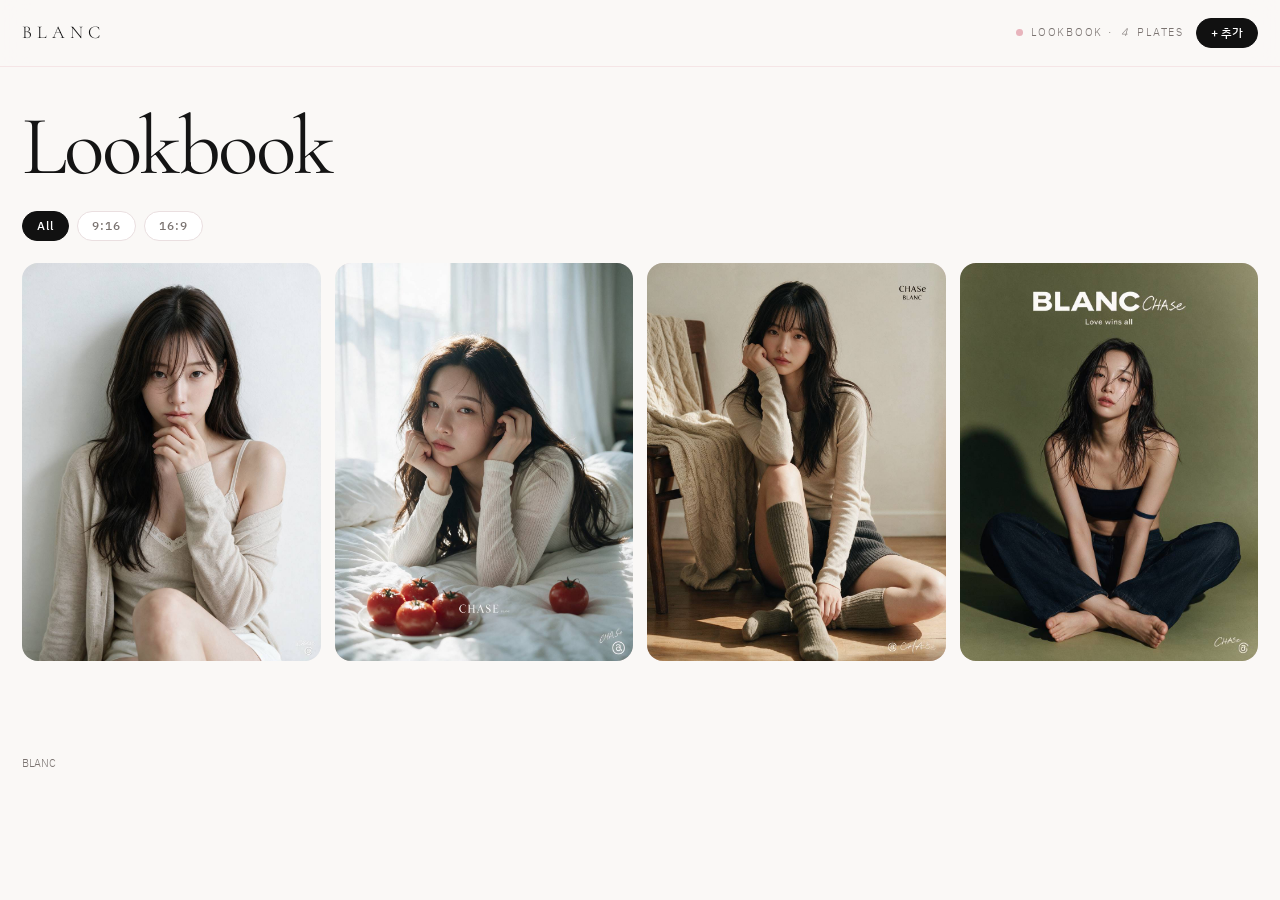
==== index.html @ 28161671 "Fix studio prompt placeholder typo" ====
<!DOCTYPE html>
<html lang="ko">
<head>
  <meta charset="UTF-8" />
  <meta name="viewport" content="width=device-width, initial-scale=1.0" />
  <title>BLANC — Lookbook</title>
  <meta name="description" content="BLANC lookbook" />
  <link rel="icon" href="favicon.svg" type="image/svg+xml" />
  <link rel="preconnect" href="https://fonts.googleapis.com" />
  <link rel="preconnect" href="https://fonts.gstatic.com" crossorigin />
  <link href="https://fonts.googleapis.com/css2?family=Cormorant+Garamond:ital,wght@0,400;0,500;1,400&family=IBM+Plex+Sans+KR:wght@300;400;500&display=swap" rel="stylesheet" />
  <link rel="stylesheet" href="css/style.css?v=5" />
</head>
<body>
  <header class="top">
    <a class="mark" href="./">BLANC</a>
    <div class="top-right">
      <p class="live"><span></span> LOOKBOOK · <em id="count">0</em> plates</p>
      <button class="add-btn" id="add-btn" type="button">+ 추가</button>
    </div>
  </header>

  <section class="hero">
    <h1>Lookbook</h1>
  </section>

  <div class="filters" role="tablist">
    <button class="on" data-filter="all">All</button>
    <button data-filter="9:16">9:16</button>
    <button data-filter="16:9">16:9</button>
  </div>

  <div class="masonry" id="grid"></div>

  <footer class="foot">
    <span>BLANC</span>
  </footer>

  <div class="modal" id="modal" aria-hidden="true">
    <div class="sheet" role="dialog" aria-modal="true" aria-labelledby="m-title">
      <button class="x" type="button" aria-label="닫기">×</button>
      <div class="sheet-media">
        <img id="m-img" alt="" />
      </div>
      <div class="sheet-body">
        <p class="m-meta" id="m-meta"></p>
        <h2 id="m-title"></h2>
        <pre id="m-prompt"></pre>
        <button class="copy" type="button" id="copy">프롬프트 복사</button>
      </div>
    </div>
  </div>

  <div class="modal" id="studio" aria-hidden="true">
    <div class="studio-sheet" role="dialog" aria-modal="true">
      <button class="x" type="button" id="studio-x" aria-label="닫기">×</button>
      <div id="gate">
        <p class="m-meta">STUDIO</p>
        <h2>관리자 인증</h2>
        <p class="hint">핀을 입력하면 사진과 프롬프트를 바로 올릴 수 있습니다.</p>
        <input id="pin" type="password" inputmode="text" autocomplete="off" placeholder="PIN" />
        <button class="copy" type="button" id="unlock">인증</button>
      </div>
      <form id="studio-form" hidden>
        <p class="m-meta">NEW PLATE</p>
        <h2>이미지 추가</h2>
        <label class="drop" id="drop">
          <input id="file" type="file" accept="image/*" hidden />
          <img id="preview" alt="" hidden />
          <span id="drop-label">사진을 끌어넣거나 클릭</span>
        </label>
        <input id="title" type="text" placeholder="제목 (예: wall)" />
        <textarea id="prompt" rows="8" placeholder="프롬프트를 붙여 넣으세요"></textarea>
        <input id="token" type="password" autocomplete="off" placeholder="GitHub 토큰 (방문객에게도 보이게 할 때)" />
        <p class="hint">토큰은 이 브라우저에만 저장됩니다. repo 쓰기 권한이 있는 PAT을 넣으세요.</p>
        <button class="copy" type="submit" id="save">저장</button>
        <button class="ghost" type="button" id="lock">로그아웃</button>
      </form>
    </div>
  </div>

  <div class="toast" id="toast">복사했습니다</div>

  <script src="js/works.js"></script>
  <script src="js/main.js?v=5"></script>
</body>
</html>
---- css/style.css ----
:root {
  --white: #faf8f6;
  --pink: #e8b4bc;
  --pink-soft: #f6e4e7;
  --ink: #141414;
  --mute: #7a7370;
}

* { box-sizing: border-box; margin: 0; padding: 0; }
html { scroll-behavior: smooth; }
body {
  background: var(--white);
  color: var(--ink);
  font-family: "IBM Plex Sans KR", sans-serif;
  font-weight: 300;
  line-height: 1.55;
}

.top {
  display: flex;
  align-items: center;
  justify-content: space-between;
  padding: 18px 22px;
  position: sticky;
  top: 0;
  z-index: 8;
  background: color-mix(in srgb, var(--white) 88%, transparent);
  backdrop-filter: blur(14px);
  border-bottom: 1px solid color-mix(in srgb, var(--pink) 28%, transparent);
}
.top-right { display: flex; align-items: center; gap: 12px; }
.mark {
  font-family: "Cormorant Garamond", serif;
  letter-spacing: 0.28em;
  font-size: 18px;
  text-decoration: none;
  color: inherit;
}
.live {
  font-size: 11px;
  letter-spacing: 0.16em;
  text-transform: uppercase;
  color: var(--mute);
  display: flex;
  align-items: center;
  gap: 8px;
}
.live span {
  width: 7px;
  height: 7px;
  border-radius: 50%;
  background: var(--pink);
}
.add-btn {
  border: 1px solid #111;
  background: #111;
  color: #fff;
  border-radius: 999px;
  padding: 8px 14px;
  font: 500 12px/1 "IBM Plex Sans KR", sans-serif;
  cursor: pointer;
}

.hero { padding: 42px 22px 18px; max-width: 720px; }
.hero h1 {
  font-family: "Cormorant Garamond", serif;
  font-weight: 400;
  font-size: clamp(48px, 8vw, 84px);
  line-height: 0.9;
  letter-spacing: -0.03em;
}

.filters { display: flex; gap: 8px; padding: 8px 22px 22px; }
.filters button {
  border: 1px solid #eadfe0;
  background: #fff;
  color: var(--mute);
  border-radius: 999px;
  padding: 8px 14px;
  font: 500 12px/1 "IBM Plex Sans KR", sans-serif;
  letter-spacing: 0.08em;
  cursor: pointer;
}
.filters button.on { background: #111; color: #fff; border-color: #111; }

.masonry { columns: 4; column-gap: 14px; padding: 0 22px 80px; }
.card {
  break-inside: avoid;
  margin-bottom: 14px;
  position: relative;
  border-radius: 16px;
  overflow: hidden;
  background: var(--pink-soft);
  cursor: pointer;
}
.card img { width: 100%; height: auto; display: block; }
.shade {
  position: absolute;
  inset: auto 0 0 0;
  padding: 28px 12px 12px;
  display: flex;
  align-items: flex-end;
  justify-content: space-between;
  gap: 8px;
  background: linear-gradient(to top, rgba(17,17,17,0.55), transparent);
  opacity: 0;
  transition: opacity 0.2s ease;
}
.card:hover .shade,
.card:focus-within .shade { opacity: 1; }
.badge, .label { color: #fff; font-size: 11px; letter-spacing: 0.08em; }
.badge { background: rgba(0,0,0,0.45); border-radius: 999px; padding: 4px 8px; }

.empty { column-span: all; color: var(--mute); padding: 40px 0; }
.foot {
  display: flex;
  justify-content: space-between;
  gap: 16px;
  padding: 0 22px 40px;
  font-size: 11px;
  color: var(--mute);
}

.modal {
  position: fixed;
  inset: 0;
  z-index: 30;
  background: rgba(17,17,17,0.62);
  display: none;
  place-items: center;
  padding: 24px;
}
.modal.open { display: grid; }
.sheet {
  width: min(1080px, 100%);
  max-height: min(90vh, 860px);
  background: #fff;
  border-radius: 20px;
  display: grid;
  grid-template-columns: 1.15fr 0.85fr;
  overflow: hidden;
  position: relative;
  box-shadow: 0 24px 80px rgba(0,0,0,0.25);
}
.sheet-media {
  background: #f3ece8;
  display: grid;
  place-items: center;
  min-height: 320px;
}
.sheet-media img {
  max-width: 100%;
  max-height: 90vh;
  width: auto;
  height: auto;
  object-fit: contain;
}
.sheet-body {
  padding: 28px 24px 24px;
  overflow: auto;
  display: flex;
  flex-direction: column;
}
.m-meta {
  font-size: 11px;
  letter-spacing: 0.16em;
  text-transform: uppercase;
  color: var(--pink);
  margin-bottom: 8px;
}
.sheet-body h2, .studio-sheet h2 {
  font-family: "Cormorant Garamond", serif;
  font-size: 36px;
  font-weight: 500;
  margin-bottom: 16px;
}
#m-prompt {
  flex: 1;
  white-space: pre-wrap;
  word-break: break-word;
  background: #faf6f5;
  border: 1px solid #f0e4e6;
  border-radius: 12px;
  padding: 14px;
  font: 300 13px/1.6 "IBM Plex Sans KR", sans-serif;
  color: #333;
  max-height: 42vh;
  overflow: auto;
}
.copy {
  margin-top: 14px;
  border: 0;
  background: #111;
  color: #fff;
  border-radius: 999px;
  padding: 12px 16px;
  font: 500 13px/1 "IBM Plex Sans KR", sans-serif;
  cursor: pointer;
}
.ghost {
  margin-top: 8px;
  border: 0;
  background: transparent;
  color: var(--mute);
  font: 400 12px/1 "IBM Plex Sans KR", sans-serif;
  cursor: pointer;
}
.x {
  position: absolute;
  top: 10px;
  right: 12px;
  z-index: 2;
  width: 36px;
  height: 36px;
  border: 0;
  border-radius: 50%;
  background: rgba(255,255,255,0.9);
  font-size: 22px;
  line-height: 1;
  cursor: pointer;
}
.toast {
  position: fixed;
  bottom: 24px;
  left: 50%;
  transform: translateX(-50%);
  background: #111;
  color: #fff;
  padding: 10px 16px;
  border-radius: 999px;
  font-size: 13px;
  z-index: 40;
  display: none;
}
.toast.open { display: block; }

.studio-sheet {
  width: min(560px, 100%);
  max-height: 92vh;
  overflow: auto;
  background: #fff;
  border-radius: 20px;
  padding: 28px 24px 24px;
  position: relative;
  box-shadow: 0 24px 80px rgba(0,0,0,0.25);
}
.hint { color: var(--mute); font-size: 13px; margin-bottom: 14px; }
.studio-sheet input,
.studio-sheet textarea {
  width: 100%;
  margin-top: 8px;
  border: 1px solid #eadfe0;
  border-radius: 12px;
  padding: 12px 14px;
  font: 300 14px/1.5 "IBM Plex Sans KR", sans-serif;
  background: #fff;
}
.drop {
  display: grid;
  place-items: center;
  min-height: 180px;
  margin: 8px 0 10px;
  border: 1px dashed #e8b4bc;
  border-radius: 16px;
  background: #faf6f5;
  cursor: pointer;
  overflow: hidden;
  color: var(--mute);
  font-size: 13px;
}
.drop img { width: 100%; height: 220px; object-fit: cover; display: block; }
.drop.on { border-color: #111; }

@media (max-width: 1100px) { .masonry { columns: 3; } }
@media (max-width: 740px) {
  .masonry { columns: 2; column-gap: 10px; }
  .card { margin-bottom: 10px; border-radius: 12px; }
  .sheet { grid-template-columns: 1fr; max-height: 92vh; }
  .sheet-media { max-height: 42vh; }
  .sheet-media img { max-height: 42vh; }
  .shade { opacity: 1; padding: 22px 10px 10px; }
}
@media (max-width: 420px) { .masonry { columns: 1; } }
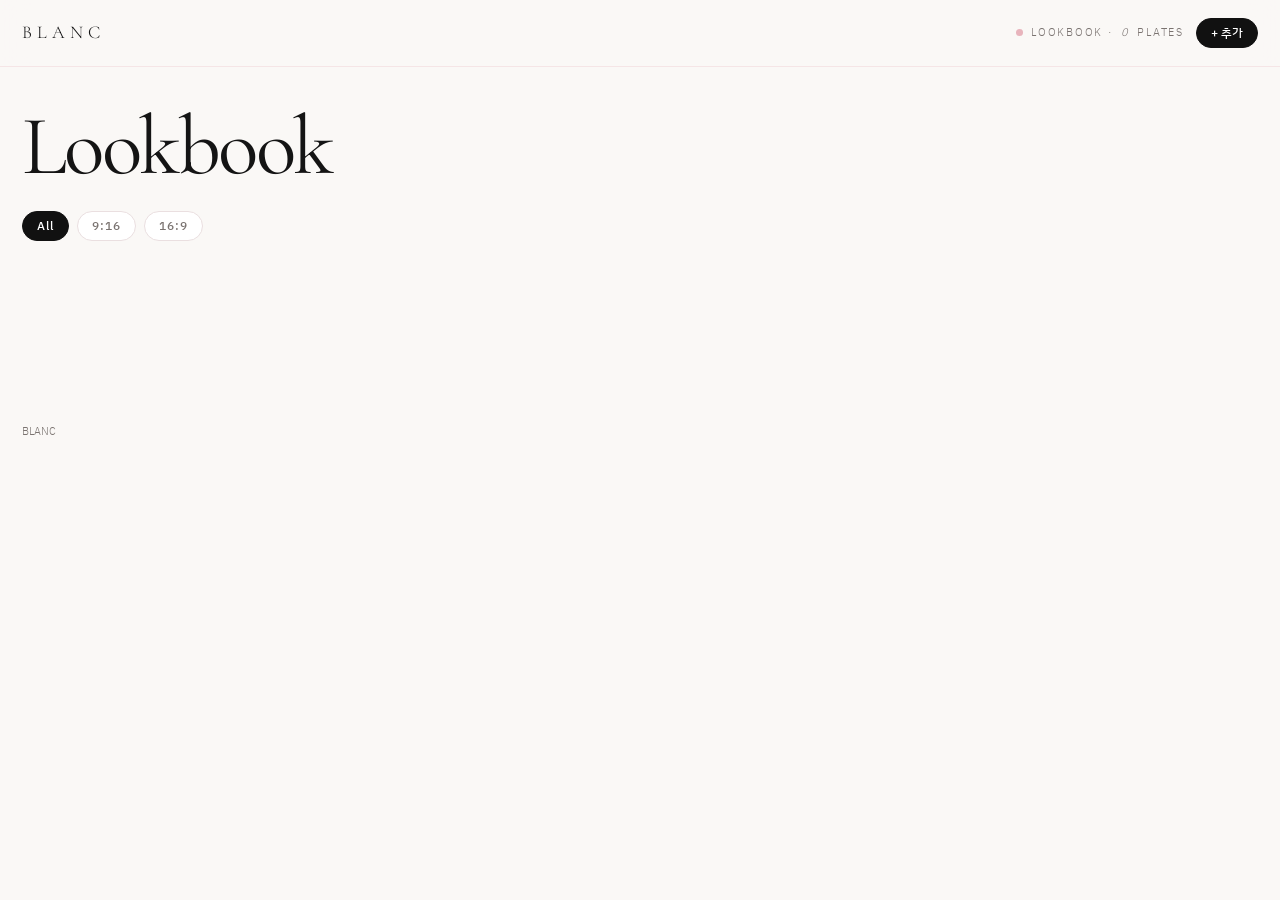
==== commit 11d3b3d0: "Publish lookbook uploads through existing Cloudflare gallery API" ====
--- a/index.html
+++ b/index.html
@@ -9,7 +9,7 @@
   <link rel="preconnect" href="https://fonts.googleapis.com" />
   <link rel="preconnect" href="https://fonts.gstatic.com" crossorigin />
   <link href="https://fonts.googleapis.com/css2?family=Cormorant+Garamond:ital,wght@0,400;0,500;1,400&family=IBM+Plex+Sans+KR:wght@300;400;500&display=swap" rel="stylesheet" />
-  <link rel="stylesheet" href="css/style.css?v=5" />
+  <link rel="stylesheet" href="css/style.css?v=7" />
 </head>
 <body>
   <header class="top">
@@ -57,7 +57,7 @@
       <div id="gate">
         <p class="m-meta">STUDIO</p>
         <h2>관리자 인증</h2>
-        <p class="hint">핀을 입력하면 사진과 프롬프트를 바로 올릴 수 있습니다.</p>
+        <p class="hint">PIN을 알아야 올릴 수 있습니다.</p>
         <input id="pin" type="password" inputmode="text" autocomplete="off" placeholder="PIN" />
         <button class="copy" type="button" id="unlock">인증</button>
       </div>
@@ -67,12 +67,18 @@
         <label class="drop" id="drop">
           <input id="file" type="file" accept="image/*" hidden />
           <img id="preview" alt="" hidden />
-          <span id="drop-label">사진을 끌어넣거나 클릭</span>
+          <span id="drop-label">사진을 끌어넣거나 클릭 · 자동 WebP 압축</span>
         </label>
-        <input id="title" type="text" placeholder="제목 (예: wall)" />
+        <input id="title" type="text" placeholder="제목" />
+        <select id="model">
+          <option value="" disabled selected>이미지 모델</option>
+          <option value="GPT Image2">GPT Image2</option>
+          <option value="Seedream V5 Pro">Seedream V5 Pro</option>
+          <option value="Nano Banana2">Nano Banana2</option>
+        </select>
         <textarea id="prompt" rows="8" placeholder="프롬프트를 붙여 넣으세요"></textarea>
-        <input id="token" type="password" autocomplete="off" placeholder="GitHub 토큰 (방문객에게도 보이게 할 때)" />
-        <p class="hint">토큰은 이 브라우저에만 저장됩니다. repo 쓰기 권한이 있는 PAT을 넣으세요.</p>
+        <input id="otp" type="text" inputmode="numeric" maxlength="6" autocomplete="one-time-code" placeholder="관리자 6자리 코드" />
+        <p class="hint" id="otp-hint">prom-gallery 관리자와 같은 Google Authenticator 코드입니다. 이 브라우저에서 한 번만 입력하면 됩니다.</p>
         <button class="copy" type="submit" id="save">저장</button>
         <button class="ghost" type="button" id="lock">로그아웃</button>
       </form>
@@ -82,6 +88,6 @@
   <div class="toast" id="toast">복사했습니다</div>
 
   <script src="js/works.js"></script>
-  <script src="js/main.js?v=5"></script>
+  <script src="js/main.js?v=7"></script>
 </body>
 </html>
--- a/css/style.css
+++ b/css/style.css
@@ -70,7 +70,7 @@
   letter-spacing: -0.03em;
 }
 
-.filters { display: flex; gap: 8px; padding: 8px 22px 22px; }
+.filters { display: flex; gap: 8px; padding: 8px 22px 22px; flex-wrap: wrap; }
 .filters button {
   border: 1px solid #eadfe0;
   background: #fff;
@@ -108,8 +108,9 @@
 }
 .card:hover .shade,
 .card:focus-within .shade { opacity: 1; }
-.badge, .label { color: #fff; font-size: 11px; letter-spacing: 0.08em; }
-.badge { background: rgba(0,0,0,0.45); border-radius: 999px; padding: 4px 8px; }
+.badge, .label { color: #fff; font-size: 11px; letter-spacing: 0.06em; }
+.badge { background: rgba(0,0,0,0.45); border-radius: 999px; padding: 4px 8px; white-space: nowrap; }
+.label { text-align: right; }
 
 .empty { column-span: all; color: var(--mute); padding: 40px 0; }
 .foot {
@@ -246,7 +247,8 @@
 }
 .hint { color: var(--mute); font-size: 13px; margin-bottom: 14px; }
 .studio-sheet input,
-.studio-sheet textarea {
+.studio-sheet textarea,
+.studio-sheet select {
   width: 100%;
   margin-top: 8px;
   border: 1px solid #eadfe0;
@@ -254,6 +256,7 @@
   padding: 12px 14px;
   font: 300 14px/1.5 "IBM Plex Sans KR", sans-serif;
   background: #fff;
+  color: var(--ink);
 }
 .drop {
   display: grid;
@@ -267,6 +270,8 @@
   overflow: hidden;
   color: var(--mute);
   font-size: 13px;
+  text-align: center;
+  padding: 12px;
 }
 .drop img { width: 100%; height: 220px; object-fit: cover; display: block; }
 .drop.on { border-color: #111; }
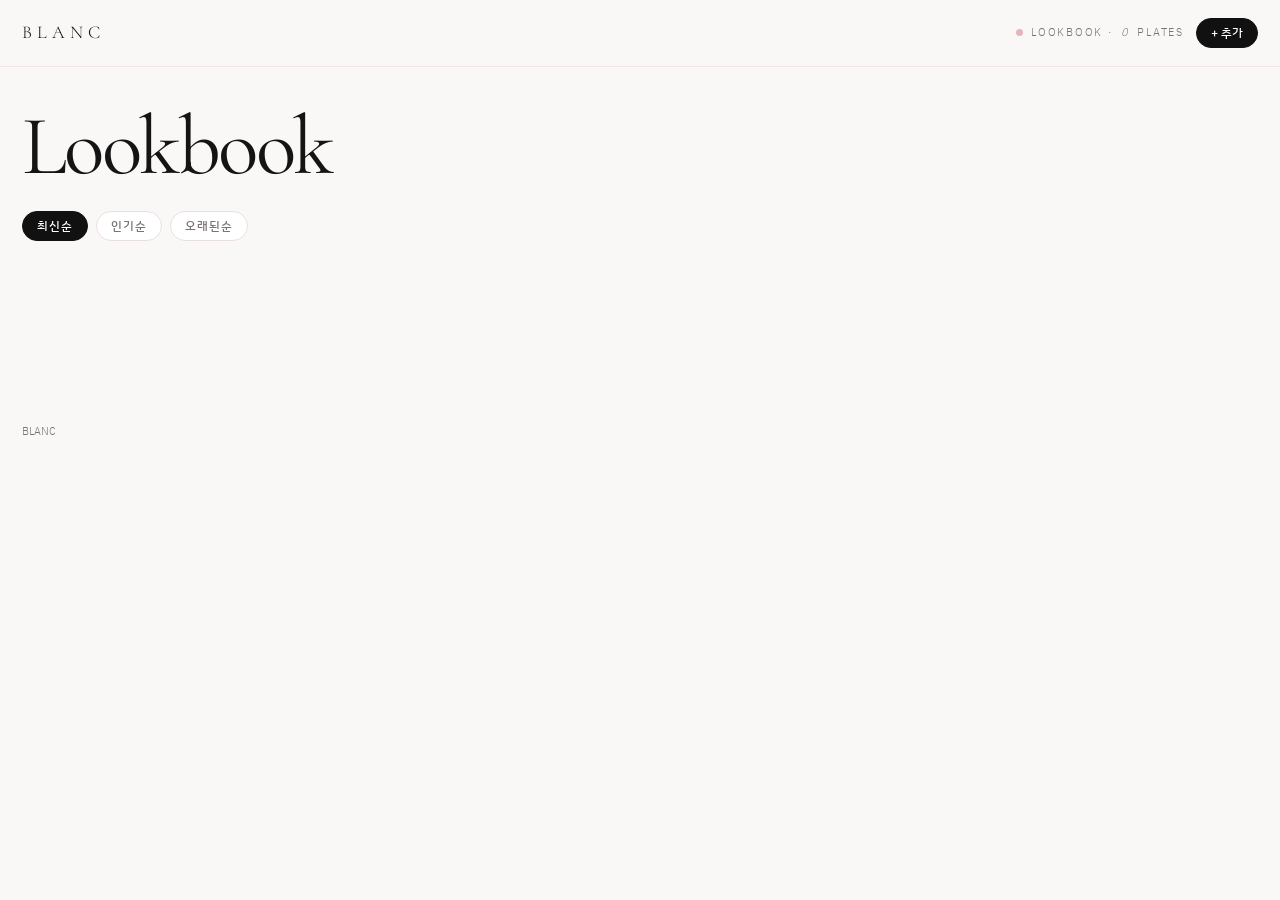
==== commit 4256ef3b: "Add newest/popular/oldest sort and like counts on copy" ====
--- a/index.html
+++ b/index.html
@@ -9,7 +9,7 @@
   <link rel="preconnect" href="https://fonts.googleapis.com" />
   <link rel="preconnect" href="https://fonts.gstatic.com" crossorigin />
   <link href="https://fonts.googleapis.com/css2?family=Cormorant+Garamond:ital,wght@0,400;0,500;1,400&family=IBM+Plex+Sans+KR:wght@300;400;500&display=swap" rel="stylesheet" />
-  <link rel="stylesheet" href="css/style.css?v=7" />
+  <link rel="stylesheet" href="css/style.css?v=9" />
 </head>
 <body>
   <header class="top">
@@ -25,9 +25,9 @@
   </section>
 
   <div class="filters" role="tablist">
-    <button class="on" data-filter="all">All</button>
-    <button data-filter="9:16">9:16</button>
-    <button data-filter="16:9">16:9</button>
+    <button class="on" data-sort="new">최신순</button>
+    <button data-sort="popular">인기순</button>
+    <button data-sort="old">오래된순</button>
   </div>
 
   <div class="masonry" id="grid"></div>
@@ -47,6 +47,10 @@
         <h2 id="m-title"></h2>
         <pre id="m-prompt"></pre>
         <button class="copy" type="button" id="copy">프롬프트 복사</button>
+        <div class="admin-actions" id="admin-actions" hidden>
+          <button class="edit-btn" type="button" id="edit-btn">수정</button>
+          <button class="del-btn" type="button" id="del-btn">삭제</button>
+        </div>
       </div>
     </div>
   </div>
@@ -57,13 +61,13 @@
       <div id="gate">
         <p class="m-meta">STUDIO</p>
         <h2>관리자 인증</h2>
-        <p class="hint">PIN을 알아야 올릴 수 있습니다.</p>
+        <p class="hint">PIN을 알아야 올리거나 고칠 수 있습니다.</p>
         <input id="pin" type="password" inputmode="text" autocomplete="off" placeholder="PIN" />
         <button class="copy" type="button" id="unlock">인증</button>
       </div>
       <form id="studio-form" hidden>
-        <p class="m-meta">NEW PLATE</p>
-        <h2>이미지 추가</h2>
+        <p class="m-meta" id="studio-kicker">NEW PLATE</p>
+        <h2 id="studio-title">이미지 추가</h2>
         <label class="drop" id="drop">
           <input id="file" type="file" accept="image/*" hidden />
           <img id="preview" alt="" hidden />
@@ -88,6 +92,6 @@
   <div class="toast" id="toast">복사했습니다</div>
 
   <script src="js/works.js"></script>
-  <script src="js/main.js?v=7"></script>
+  <script src="js/main.js?v=9"></script>
 </body>
 </html>
--- a/css/style.css
+++ b/css/style.css
@@ -198,6 +198,21 @@
   font: 500 13px/1 "IBM Plex Sans KR", sans-serif;
   cursor: pointer;
 }
+.admin-actions {
+  display: flex;
+  gap: 8px;
+  margin-top: 10px;
+}
+.admin-actions[hidden] { display: none; }
+.edit-btn, .del-btn {
+  flex: 1;
+  border-radius: 999px;
+  padding: 12px 16px;
+  font: 500 13px/1 "IBM Plex Sans KR", sans-serif;
+  cursor: pointer;
+}
+.edit-btn { border: 1px solid #eadfe0; background: #fff; color: var(--ink); }
+.del-btn { border: 1px solid #e8b4bc; background: #fff7f8; color: #9a3b4a; }
 .ghost {
   margin-top: 8px;
   border: 0;
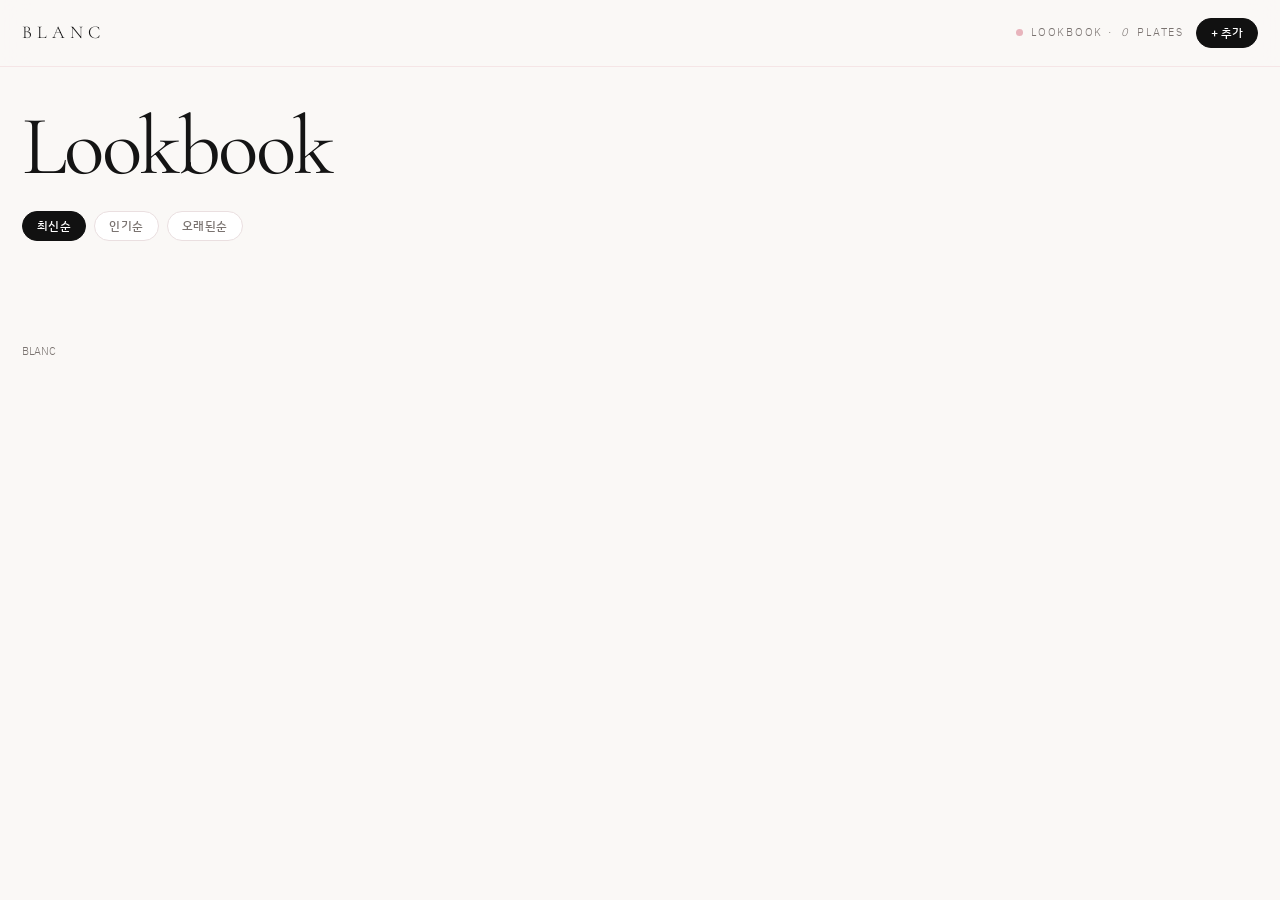
==== commit eea5742e: "Row grid LTR order, lazy load, responsive columns" ====
--- a/index.html
+++ b/index.html
@@ -8,8 +8,9 @@
   <link rel="icon" href="favicon.svg" type="image/svg+xml" />
   <link rel="preconnect" href="https://fonts.googleapis.com" />
   <link rel="preconnect" href="https://fonts.gstatic.com" crossorigin />
+  <link rel="preconnect" href="https://prom-gallery-api.cbmen100.workers.dev" />
   <link href="https://fonts.googleapis.com/css2?family=Cormorant+Garamond:ital,wght@0,400;0,500;1,400&family=IBM+Plex+Sans+KR:wght@300;400;500&display=swap" rel="stylesheet" />
-  <link rel="stylesheet" href="css/style.css?v=9" />
+  <link rel="stylesheet" href="css/style.css?v=10" />
 </head>
 <body>
   <header class="top">
@@ -30,7 +31,8 @@
     <button data-sort="old">오래된순</button>
   </div>
 
-  <div class="masonry" id="grid"></div>
+  <div class="gallery" id="grid"></div>
+  <div class="more" id="more" hidden></div>
 
   <footer class="foot">
     <span>BLANC</span>
@@ -92,6 +94,6 @@
   <div class="toast" id="toast">복사했습니다</div>
 
   <script src="js/works.js"></script>
-  <script src="js/main.js?v=9"></script>
+  <script src="js/main.js?v=10"></script>
 </body>
 </html>
--- a/css/style.css
+++ b/css/style.css
@@ -78,7 +78,7 @@
   border-radius: 999px;
   padding: 8px 14px;
   font: 500 12px/1 "IBM Plex Sans KR", sans-serif;
-  letter-spacing: 0.08em;
+  letter-spacing: 0.04em;
   cursor: pointer;
 }
 .filters button.on { background: #111; color: #fff; border-color: #111; }
@@ -94,13 +94,26 @@
   cursor: pointer;
 }
 .card img { width: 100%; height: auto; display: block; }
+.likes {
+  position: absolute;
+  left: 10px;
+  bottom: 10px;
+  z-index: 2;
+  color: #e8b4bc;
+  background: rgba(255,255,255,0.88);
+  border-radius: 999px;
+  padding: 5px 9px;
+  font: 500 12px/1 "IBM Plex Sans KR", sans-serif;
+  letter-spacing: -0.01em;
+  pointer-events: none;
+}
 .shade {
   position: absolute;
   inset: auto 0 0 0;
   padding: 28px 12px 12px;
   display: flex;
   align-items: flex-end;
-  justify-content: space-between;
+  justify-content: flex-end;
   gap: 8px;
   background: linear-gradient(to top, rgba(17,17,17,0.55), transparent);
   opacity: 0;
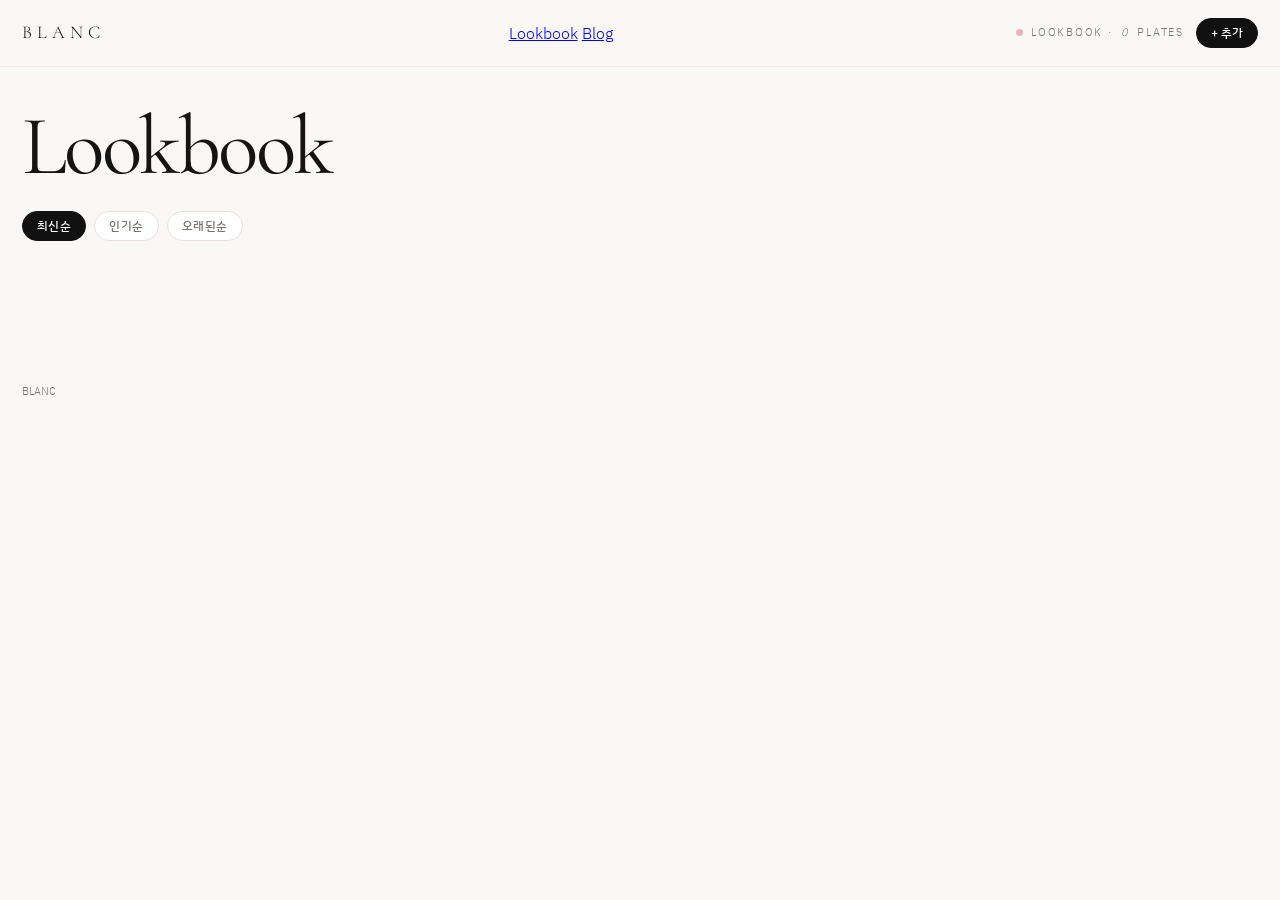
==== commit 866ce61c: "Add Blog link to lookbook header" ====
--- a/index.html
+++ b/index.html
@@ -10,11 +10,15 @@
   <link rel="preconnect" href="https://fonts.gstatic.com" crossorigin />
   <link rel="preconnect" href="https://prom-gallery-api.cbmen100.workers.dev" />
   <link href="https://fonts.googleapis.com/css2?family=Cormorant+Garamond:ital,wght@0,400;0,500;1,400&family=IBM+Plex+Sans+KR:wght@300;400;500&display=swap" rel="stylesheet" />
-  <link rel="stylesheet" href="css/style.css?v=10" />
+  <link rel="stylesheet" href="css/style.css?v=11" />
 </head>
 <body>
   <header class="top">
     <a class="mark" href="./">BLANC</a>
+    <nav class="nav">
+      <a class="on" href="./">Lookbook</a>
+      <a href="blog.html">Blog</a>
+    </nav>
     <div class="top-right">
       <p class="live"><span></span> LOOKBOOK · <em id="count">0</em> plates</p>
       <button class="add-btn" id="add-btn" type="button">+ 추가</button>
--- a/css/style.css
+++ b/css/style.css
@@ -4,6 +4,8 @@
   --pink-soft: #f6e4e7;
   --ink: #141414;
   --mute: #7a7370;
+  --gap: 14px;
+  --pad: 22px;
 }
 
 * { box-sizing: border-box; margin: 0; padding: 0; }
@@ -20,7 +22,7 @@
   display: flex;
   align-items: center;
   justify-content: space-between;
-  padding: 18px 22px;
+  padding: 18px var(--pad);
   position: sticky;
   top: 0;
   z-index: 8;
@@ -61,16 +63,16 @@
   cursor: pointer;
 }
 
-.hero { padding: 42px 22px 18px; max-width: 720px; }
+.hero { padding: 42px var(--pad) 18px; max-width: 720px; }
 .hero h1 {
   font-family: "Cormorant Garamond", serif;
   font-weight: 400;
-  font-size: clamp(48px, 8vw, 84px);
+  font-size: clamp(40px, 8vw, 84px);
   line-height: 0.9;
   letter-spacing: -0.03em;
 }
 
-.filters { display: flex; gap: 8px; padding: 8px 22px 22px; flex-wrap: wrap; }
+.filters { display: flex; gap: 8px; padding: 8px var(--pad) 22px; flex-wrap: wrap; }
 .filters button {
   border: 1px solid #eadfe0;
   background: #fff;
@@ -83,17 +85,28 @@
 }
 .filters button.on { background: #111; color: #fff; border-color: #111; }
 
-.masonry { columns: 4; column-gap: 14px; padding: 0 22px 80px; }
+.gallery {
+  display: grid;
+  grid-template-columns: repeat(4, minmax(0, 1fr));
+  gap: var(--gap);
+  padding: 0 var(--pad) 40px;
+  align-items: start;
+}
 .card {
-  break-inside: avoid;
-  margin-bottom: 14px;
   position: relative;
   border-radius: 16px;
   overflow: hidden;
   background: var(--pink-soft);
   cursor: pointer;
 }
-.card img { width: 100%; height: auto; display: block; }
+.card img {
+  width: 100%;
+  height: auto;
+  display: block;
+  opacity: 0;
+  transition: opacity 0.25s ease;
+}
+.card img.on { opacity: 1; }
 .likes {
   position: absolute;
   left: 10px;
@@ -124,13 +137,14 @@
 .badge, .label { color: #fff; font-size: 11px; letter-spacing: 0.06em; }
 .badge { background: rgba(0,0,0,0.45); border-radius: 999px; padding: 4px 8px; white-space: nowrap; }
 .label { text-align: right; }
-
-.empty { column-span: all; color: var(--mute); padding: 40px 0; }
+.more { height: 1px; }
+
+.empty { grid-column: 1 / -1; color: var(--mute); padding: 40px 0; }
 .foot {
   display: flex;
   justify-content: space-between;
   gap: 16px;
-  padding: 0 22px 40px;
+  padding: 0 var(--pad) 40px;
   font-size: 11px;
   color: var(--mute);
 }
@@ -304,13 +318,20 @@
 .drop img { width: 100%; height: 220px; object-fit: cover; display: block; }
 .drop.on { border-color: #111; }
 
-@media (max-width: 1100px) { .masonry { columns: 3; } }
+@media (max-width: 1100px) {
+  .gallery { grid-template-columns: repeat(3, minmax(0, 1fr)); }
+}
 @media (max-width: 740px) {
-  .masonry { columns: 2; column-gap: 10px; }
-  .card { margin-bottom: 10px; border-radius: 12px; }
+  :root { --pad: 14px; --gap: 10px; }
+  .gallery { grid-template-columns: repeat(2, minmax(0, 1fr)); }
+  .card { border-radius: 12px; }
   .sheet { grid-template-columns: 1fr; max-height: 92vh; }
   .sheet-media { max-height: 42vh; }
   .sheet-media img { max-height: 42vh; }
   .shade { opacity: 1; padding: 22px 10px 10px; }
-}
-@media (max-width: 420px) { .masonry { columns: 1; } }
+  .add-btn { padding: 8px 12px; }
+}
+@media (max-width: 420px) {
+  .gallery { grid-template-columns: 1fr; }
+  .live em { font-style: normal; }
+}
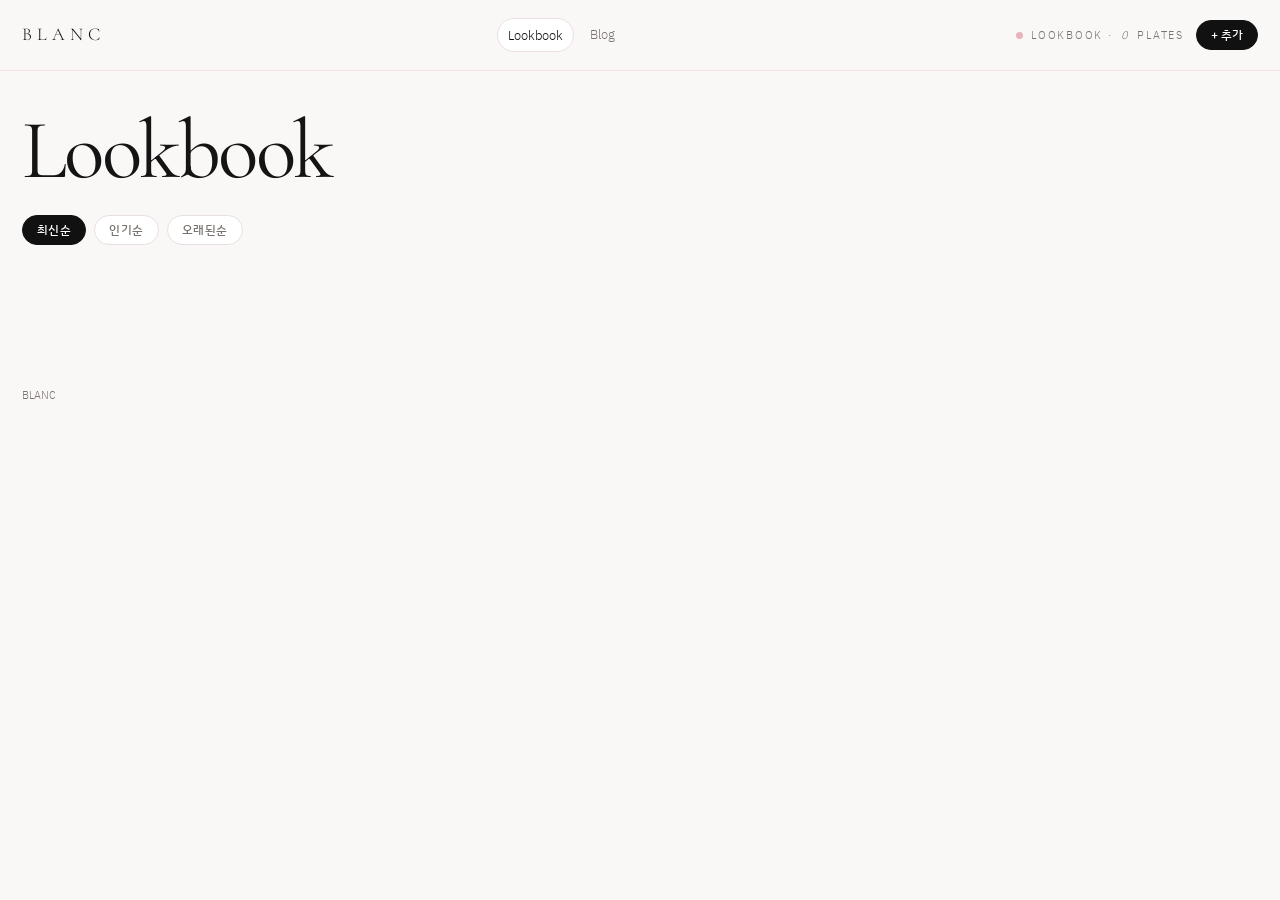
==== commit a8f2e577: "Style Blog nav on lookbook header" ====
--- a/index.html
+++ b/index.html
@@ -10,7 +10,8 @@
   <link rel="preconnect" href="https://fonts.gstatic.com" crossorigin />
   <link rel="preconnect" href="https://prom-gallery-api.cbmen100.workers.dev" />
   <link href="https://fonts.googleapis.com/css2?family=Cormorant+Garamond:ital,wght@0,400;0,500;1,400&family=IBM+Plex+Sans+KR:wght@300;400;500&display=swap" rel="stylesheet" />
-  <link rel="stylesheet" href="css/style.css?v=11" />
+  <link rel="stylesheet" href="css/style.css?v=12" />
+  <link rel="stylesheet" href="css/blog.css?v=12" />
 </head>
 <body>
   <header class="top">
@@ -24,30 +25,19 @@
       <button class="add-btn" id="add-btn" type="button">+ 추가</button>
     </div>
   </header>
-
-  <section class="hero">
-    <h1>Lookbook</h1>
-  </section>
-
+  <section class="hero"><h1>Lookbook</h1></section>
   <div class="filters" role="tablist">
     <button class="on" data-sort="new">최신순</button>
     <button data-sort="popular">인기순</button>
     <button data-sort="old">오래된순</button>
   </div>
-
   <div class="gallery" id="grid"></div>
   <div class="more" id="more" hidden></div>
-
-  <footer class="foot">
-    <span>BLANC</span>
-  </footer>
-
+  <footer class="foot"><span>BLANC</span></footer>
   <div class="modal" id="modal" aria-hidden="true">
     <div class="sheet" role="dialog" aria-modal="true" aria-labelledby="m-title">
       <button class="x" type="button" aria-label="닫기">×</button>
-      <div class="sheet-media">
-        <img id="m-img" alt="" />
-      </div>
+      <div class="sheet-media"><img id="m-img" alt="" /></div>
       <div class="sheet-body">
         <p class="m-meta" id="m-meta"></p>
         <h2 id="m-title"></h2>
@@ -60,7 +50,6 @@
       </div>
     </div>
   </div>
-
   <div class="modal" id="studio" aria-hidden="true">
     <div class="studio-sheet" role="dialog" aria-modal="true">
       <button class="x" type="button" id="studio-x" aria-label="닫기">×</button>
@@ -94,9 +83,7 @@
       </form>
     </div>
   </div>
-
   <div class="toast" id="toast">복사했습니다</div>
-
   <script src="js/works.js"></script>
   <script src="js/main.js?v=10"></script>
 </body>
--- a/css/blog.css
+++ b/css/blog.css
@@ -0,0 +1,59 @@
+:root { --pink: #e8b4bc; --ink: #141414; --mute: #7a7370; --line: #eadfe0; }
+.nav { display: flex; gap: 6px; }
+.nav a { text-decoration: none; color: var(--mute); font-size: 13px; padding: 6px 10px; border-radius: 999px; }
+.nav a.on { color: #111; background: #fff; border: 1px solid var(--line); }
+.top { gap: 16px; }
+.blog-grid { display: grid; grid-template-columns: repeat(3, minmax(0, 1fr)); gap: 18px; padding: 0 22px 70px; }
+.bcard { text-decoration: none; color: inherit; }
+.bcover { aspect-ratio: 16/10; border-radius: 16px; overflow: hidden; background: #f6e4e7; }
+.bcover img { width: 100%; height: 100%; object-fit: cover; display: block; }
+.bmeta { padding: 10px 2px 0; display: grid; gap: 4px; }
+.bmeta strong { font-weight: 500; font-size: 16px; }
+.bmeta span { color: var(--mute); font-size: 12px; }
+.post { width: min(760px, calc(100% - 32px)); margin: 28px auto 80px; }
+.crumb, .by, .back { color: var(--mute); font-size: 13px; }
+.crumb a, .back a { color: inherit; }
+.post h1 { font-family: "Cormorant Garamond", serif; font-size: clamp(40px, 6vw, 64px); font-weight: 500; line-height: 1; margin: 10px 0 8px; }
+.carousel { position: relative; margin: 22px 0; background: #f6f1ef; border-radius: 18px; overflow: hidden; }
+.slides { min-height: 220px; }
+.slide { display: none; }
+.slide.on { display: block; }
+.slide img, .slide video, .slide iframe { width: 100%; max-height: 70vh; object-fit: contain; background: #111; display: block; border: 0; aspect-ratio: 16/9; }
+.car-btn { position: absolute; top: 46%; z-index: 2; width: 36px; height: 36px; border: 0; border-radius: 50%; background: rgba(255,255,255,.9); cursor: pointer; font-size: 22px; }
+.prev { left: 10px; } .next { right: 10px; }
+.dots { display: flex; justify-content: center; gap: 6px; padding: 10px; }
+.dots button { width: 7px; height: 7px; border: 0; border-radius: 50%; background: #ddd; cursor: pointer; }
+.dots button.on { background: #e8b4bc; }
+.block-view p { margin: 12px 0; line-height: 1.85; white-space: pre-wrap; }
+.block-view h2, .block-view h3 { margin: 22px 0 8px; font-family: "Cormorant Garamond", serif; font-weight: 500; }
+.block-view h2 { font-size: 32px; } .block-view h3 { font-size: 24px; }
+.block-view ul, .block-view ol { margin: 8px 0 8px 1.2em; }
+.block-view blockquote { margin: 14px 0; padding-left: 14px; border-left: 3px solid #e8b4bc; color: #555; }
+.callout { margin: 14px 0; padding: 12px 14px; background: #f6e4e7; border-radius: 12px; }
+.todo { list-style: none; margin-left: 0; }
+.todo li { display: flex; gap: 8px; align-items: flex-start; }
+details.toggle { margin: 10px 0; }
+pre.code { background: #161616; color: #f6f1ef; border-radius: 12px; padding: 14px; overflow: auto; font-size: 13px; }
+.table-wrap { overflow: auto; margin: 14px 0; }
+table.nt { border-collapse: collapse; width: 100%; }
+table.nt td { border: 1px solid var(--line); padding: 8px; min-width: 80px; }
+.editor { width: min(820px, calc(100% - 28px)); margin: 18px auto 80px; }
+.cover-pick { display: grid; place-items: center; height: 180px; border-radius: 18px; background: #f6e4e7; overflow: hidden; cursor: pointer; color: #7a7370; }
+.cover-pick img { width: 100%; height: 100%; object-fit: cover; }
+.editor-title { width: 100%; border: 0; background: transparent; font: 500 clamp(36px, 6vw, 58px)/1 "Cormorant Garamond", serif; margin: 16px 0; outline: none; }
+.block { display: grid; grid-template-columns: 28px 1fr; gap: 6px; align-items: start; margin: 2px 0; position: relative; }
+.handle { border: 0; background: transparent; color: #c8bfc0; cursor: pointer; padding-top: 8px; }
+.bbody [contenteditable] { outline: none; min-height: 1.4em; line-height: 1.7; }
+.bbody [contenteditable]:empty:before { content: attr(data-ph); color: #c8bfc0; }
+.slash { position: absolute; z-index: 5; background: #fff; border: 1px solid var(--line); border-radius: 12px; box-shadow: 0 12px 40px rgba(0,0,0,.08); width: 220px; max-height: 280px; overflow: auto; padding: 6px; }
+.slash button { display: block; width: 100%; text-align: left; border: 0; background: transparent; padding: 8px; border-radius: 8px; cursor: pointer; font: 400 13px "IBM Plex Sans KR", sans-serif; }
+.slash button:hover { background: #f6e4e7; }
+.tools { display: flex; gap: 6px; flex-wrap: wrap; margin-bottom: 10px; }
+.tools button, .mini { border: 1px solid var(--line); background: #fff; border-radius: 8px; padding: 6px 8px; cursor: pointer; font-size: 12px; }
+.media-row { display: flex; gap: 8px; overflow: auto; }
+.media-row img { width: 120px; height: 80px; object-fit: cover; border-radius: 8px; }
+.editor input, .editor textarea { width: 100%; margin-top: 8px; border: 1px solid #eadfe0; border-radius: 12px; padding: 12px 14px; font: 300 14px/1.5 "IBM Plex Sans KR", sans-serif; }
+.editor h2 { font-family: "Cormorant Garamond", serif; font-size: 36px; font-weight: 500; }
+.block-view img, .post > img { width: 100%; border-radius: 16px; margin: 12px 0; }
+@media (max-width: 800px) { .blog-grid { grid-template-columns: 1fr 1fr; } .top { flex-wrap: wrap; } }
+@media (max-width: 520px) { .blog-grid { grid-template-columns: 1fr; } }
